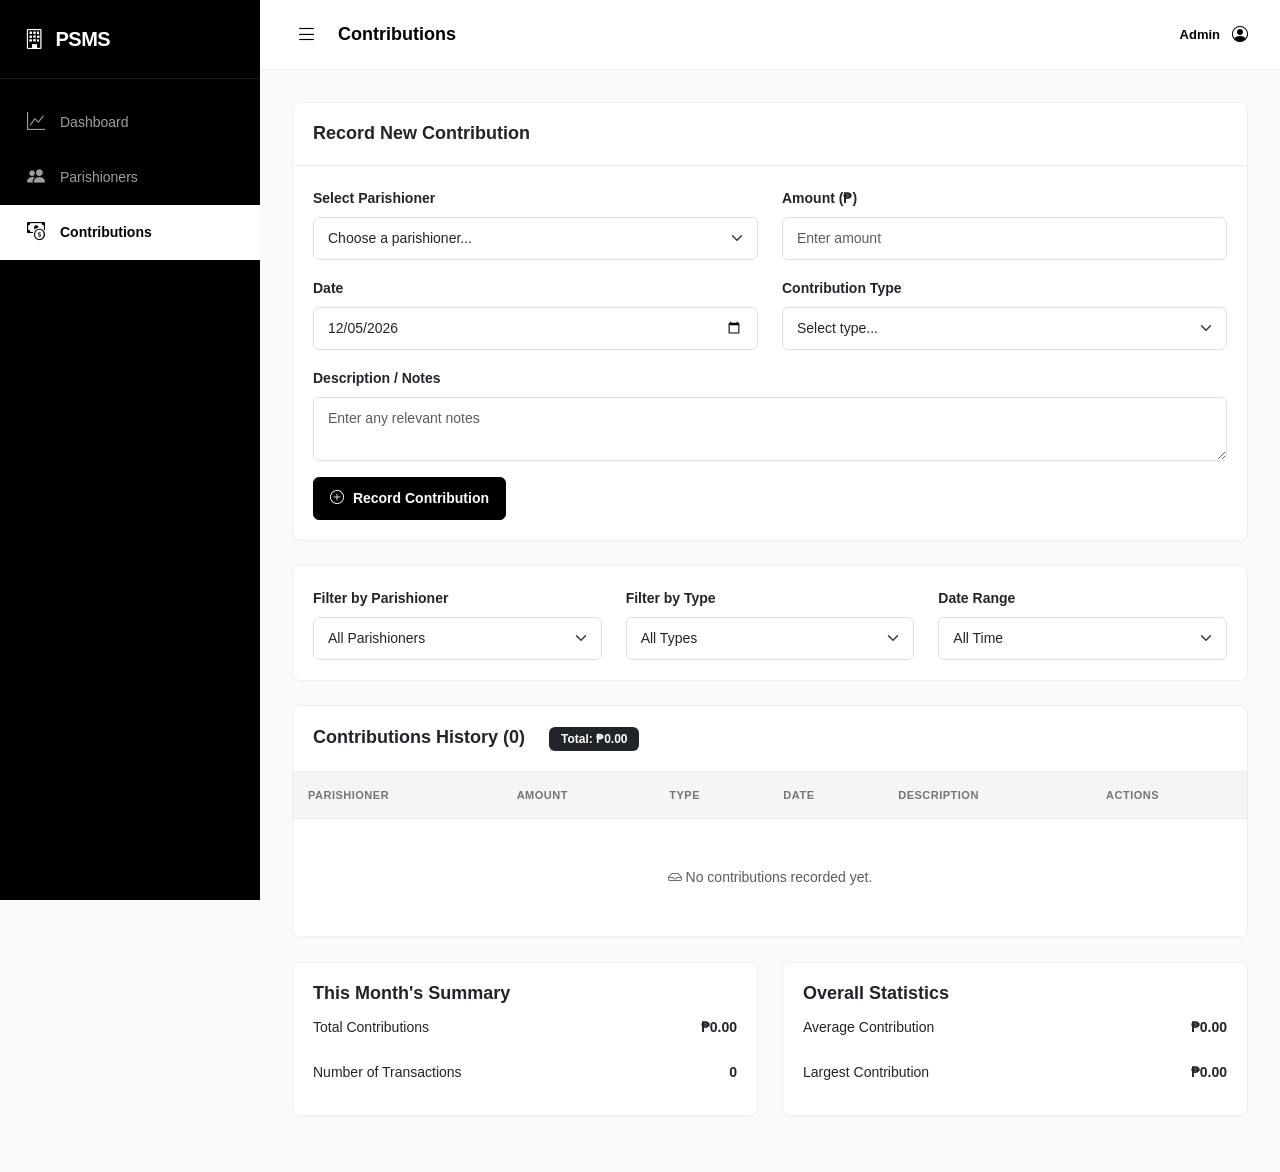
==== contributions.html @ 81a90689 "Initial commit: PSMS - Parish Stewardship Management System - Complete frontend implementation with " ====
<!DOCTYPE html>
<html lang="en">
<head>
    <meta charset="UTF-8">
    <meta name="viewport" content="width=device-width, initial-scale=1.0">
    <title>Parish Stewardship Management System - Contributions</title>
    <link href="https://cdn.jsdelivr.net/npm/bootstrap@5.3.0/dist/css/bootstrap.min.css" rel="stylesheet">
    <link rel="stylesheet" href="https://cdn.jsdelivr.net/npm/bootstrap-icons@1.11.0/font/bootstrap-icons.css">
    <link rel="stylesheet" href="assets/css/style.css">
</head>
<body>
    <div class="d-flex">
        <!-- Sidebar -->
        <aside id="sidebar" class="sidebar">
            <div class="sidebar-header">
                <a href="dashboard.html" class="sidebar-brand">
                    <i class="bi bi-building"></i>
                    <span>PSMS</span>
                </a>
            </div>
            <nav class="sidebar-nav">
                <a href="dashboard.html" class="nav-item">
                    <i class="bi bi-graph-up"></i>
                    <span>Dashboard</span>
                </a>
                <a href="parishioners.html" class="nav-item">
                    <i class="bi bi-people-fill"></i>
                    <span>Parishioners</span>
                </a>
                <a href="contributions.html" class="nav-item active">
                    <i class="bi bi-cash-coin"></i>
                    <span>Contributions</span>
                </a>
            </nav>
        </aside>

        <!-- Main Content -->
        <main class="main-content">
            <!-- Top Navigation Bar -->
            <nav class="topbar">
                <div class="topbar-left">
                    <button class="btn-toggle-sidebar" onclick="toggleSidebar()">
                        <i class="bi bi-list"></i>
                    </button>
                    <h1 class="page-title">Contributions</h1>
                </div>
                <div class="topbar-right">
                    <span class="user-name">Admin</span>
                    <i class="bi bi-person-circle"></i>
                </div>
            </nav>

            <!-- Page Content -->
            <div class="page-content">
                <!-- Record Contribution Section -->
                <div class="card mb-4">
                    <div class="card-header">
                        <h5 class="card-title">Record New Contribution</h5>
                    </div>
                    <div class="card-body">
                        <form id="contributionForm" onsubmit="addContribution(event)">
                            <div class="row mb-3">
                                <div class="col-md-6">
                                    <label for="contributionParishioner" class="form-label">Select Parishioner</label>
                                    <select class="form-select" id="contributionParishioner" required>
                                        <option value="">Choose a parishioner...</option>
                                    </select>
                                </div>
                                <div class="col-md-6">
                                    <label for="contributionAmount" class="form-label">Amount (₱)</label>
                                    <input type="number" class="form-control" id="contributionAmount" placeholder="Enter amount" min="0" step="0.01" required>
                                </div>
                            </div>
                            <div class="row mb-3">
                                <div class="col-md-6">
                                    <label for="contributionDate" class="form-label">Date</label>
                                    <input type="date" class="form-control" id="contributionDate" required>
                                </div>
                                <div class="col-md-6">
                                    <label for="contributionType" class="form-label">Contribution Type</label>
                                    <select class="form-select" id="contributionType" required>
                                        <option value="">Select type...</option>
                                        <option value="Sunday Offering">Sunday Offering</option>
                                        <option value="Monthly Pledge">Monthly Pledge</option>
                                        <option value="Special Project">Special Project</option>
                                        <option value="Charity/Donation">Charity/Donation</option>
                                        <option value="Other">Other</option>
                                    </select>
                                </div>
                            </div>
                            <div class="row mb-3">
                                <div class="col-md-12">
                                    <label for="contributionDescription" class="form-label">Description / Notes</label>
                                    <textarea class="form-control" id="contributionDescription" rows="2" placeholder="Enter any relevant notes"></textarea>
                                </div>
                            </div>
                            <button type="submit" class="btn btn-dark">
                                <i class="bi bi-plus-circle"></i> Record Contribution
                            </button>
                        </form>
                    </div>
                </div>

                <!-- Filter Section -->
                <div class="card mb-4">
                    <div class="card-body">
                        <div class="row">
                            <div class="col-md-4">
                                <label class="form-label">Filter by Parishioner</label>
                                <select class="form-select" id="filterParishioner" onchange="filterContributions()">
                                    <option value="">All Parishioners</option>
                                </select>
                            </div>
                            <div class="col-md-4">
                                <label class="form-label">Filter by Type</label>
                                <select class="form-select" id="filterType" onchange="filterContributions()">
                                    <option value="">All Types</option>
                                    <option value="Sunday Offering">Sunday Offering</option>
                                    <option value="Monthly Pledge">Monthly Pledge</option>
                                    <option value="Special Project">Special Project</option>
                                    <option value="Charity/Donation">Charity/Donation</option>
                                    <option value="Other">Other</option>
                                </select>
                            </div>
                            <div class="col-md-4">
                                <label class="form-label">Date Range</label>
                                <select class="form-select" id="dateRange" onchange="filterContributions()">
                                    <option value="">All Time</option>
                                    <option value="7days">Last 7 Days</option>
                                    <option value="30days">Last 30 Days</option>
                                    <option value="90days">Last 90 Days</option>
                                    <option value="1year">Last Year</option>
                                </select>
                            </div>
                        </div>
                    </div>
                </div>

                <!-- Contributions Table -->
                <div class="card">
                    <div class="card-header">
                        <div class="row align-items-center">
                            <div class="col">
                                <h5 class="card-title">Contributions History (<span id="contributionCount">0</span>)</h5>
                            </div>
                            <div class="col-auto">
                                <span class="badge bg-dark">Total: ₱<span id="totalAmount">0.00</span></span>
                            </div>
                        </div>
                    </div>
                    <div class="table-responsive">
                        <table class="table table-hover mb-0">
                            <thead>
                                <tr>
                                    <th>Parishioner</th>
                                    <th>Amount</th>
                                    <th>Type</th>
                                    <th>Date</th>
                                    <th>Description</th>
                                    <th>Actions</th>
                                </tr>
                            </thead>
                            <tbody id="contributionTableBody">
                                <tr>
                                    <td colspan="6" class="text-muted text-center py-5">
                                        <i class="bi bi-inbox"></i> No contributions recorded yet.
                                    </td>
                                </tr>
                            </tbody>
                        </table>
                    </div>
                </div>

                <!-- Summary Cards -->
                <div class="row mt-4">
                    <div class="col-md-6">
                        <div class="card">
                            <div class="card-body">
                                <h6 class="card-title">This Month's Summary</h6>
                                <div class="overview-item">
                                    <span>Total Contributions</span>
                                    <span class="fw-bold" id="monthTotal">₱0.00</span>
                                </div>
                                <div class="overview-item">
                                    <span>Number of Transactions</span>
                                    <span class="fw-bold" id="monthCount">0</span>
                                </div>
                            </div>
                        </div>
                    </div>
                    <div class="col-md-6">
                        <div class="card">
                            <div class="card-body">
                                <h6 class="card-title">Overall Statistics</h6>
                                <div class="overview-item">
                                    <span>Average Contribution</span>
                                    <span class="fw-bold" id="avgAmount">₱0.00</span>
                                </div>
                                <div class="overview-item">
                                    <span>Largest Contribution</span>
                                    <span class="fw-bold" id="maxAmount">₱0.00</span>
                                </div>
                            </div>
                        </div>
                    </div>
                </div>
            </div>
        </main>
    </div>

    <!-- Edit Contribution Modal -->
    <div class="modal fade" id="editContributionModal" tabindex="-1">
        <div class="modal-dialog">
            <div class="modal-content">
                <div class="modal-header">
                    <h5 class="modal-title">Edit Contribution</h5>
                    <button type="button" class="btn-close" data-bs-dismiss="modal"></button>
                </div>
                <div class="modal-body">
                    <form id="editContributionForm">
                        <input type="hidden" id="editContributionId">
                        <div class="mb-3">
                            <label for="editContAmount" class="form-label">Amount (₱)</label>
                            <input type="number" class="form-control" id="editContAmount" min="0" step="0.01" required>
                        </div>
                        <div class="mb-3">
                            <label for="editContDate" class="form-label">Date</label>
                            <input type="date" class="form-control" id="editContDate" required>
                        </div>
                        <div class="mb-3">
                            <label for="editContType" class="form-label">Contribution Type</label>
                            <select class="form-select" id="editContType" required>
                                <option value="Sunday Offering">Sunday Offering</option>
                                <option value="Monthly Pledge">Monthly Pledge</option>
                                <option value="Special Project">Special Project</option>
                                <option value="Charity/Donation">Charity/Donation</option>
                                <option value="Other">Other</option>
                            </select>
                        </div>
                        <div class="mb-3">
                            <label for="editContDescription" class="form-label">Description</label>
                            <textarea class="form-control" id="editContDescription" rows="2"></textarea>
                        </div>
                    </form>
                </div>
                <div class="modal-footer">
                    <button type="button" class="btn btn-secondary" data-bs-dismiss="modal">Cancel</button>
                    <button type="button" class="btn btn-dark" onclick="saveContribution()">Save Changes</button>
                </div>
            </div>
        </div>
    </div>

    <script src="https://cdn.jsdelivr.net/npm/bootstrap@5.3.0/dist/js/bootstrap.bundle.min.js"></script>
    <script src="assets/js/script.js"></script>
    <script>
        document.addEventListener('DOMContentLoaded', function() {
            initializeData();
            displayContributions();
            updateContributionParishionerSelect();
            updateContributionStats();
            
            // Set today's date as default
            const dateInput = document.getElementById('contributionDate');
            if (dateInput) {
                const today = new Date().toISOString().split('T')[0];
                dateInput.value = today;
            }
        });
    </script>
</body>
</html>
---- assets/css/style.css ----
/* ==================== Global Style Variables ==================== */
:root {
    --primary-black: #000000;
    --primary-white: #ffffff;
    --gray-50: #fafafa;
    --gray-100: #f5f5f5;
    --gray-200: #eeeeee;
    --gray-300: #e0e0e0;
    --gray-400: #bdbdbd;
    --gray-500: #9e9e9e;
    --gray-600: #757575;
    --gray-700: #616161;
    --gray-800: #212121;
    --sidebar-width: 260px;
    --sidebar-collapsed-width: 70px;
    --topbar-height: 70px;
    --transition: all 0.25s cubic-bezier(0.4, 0, 0.2, 1);
}

* {
    margin: 0;
    padding: 0;
    box-sizing: border-box;
}

body {
    font-family: 'Inter', -apple-system, BlinkMacSystemFont, 'Segoe UI', Roboto, sans-serif;
    background-color: var(--gray-50);
    color: var(--primary-black);
    overflow-x: hidden;
    line-height: 1.5;
}

/* ==================== Layout Structure ==================== */
.content-wrapper {
    display: flex;
    min-height: 100vh;
}

/* ==================== Sidebar Styles ==================== */
.sidebar {
    width: var(--sidebar-width);
    background-color: var(--primary-black);
    color: var(--primary-white);
    position: fixed;
    left: 0;
    top: 0;
    height: 100vh;
    overflow-y: auto;
    transition: var(--transition);
    z-index: 1000;
    display: flex;
    flex-direction: column;
}

.sidebar-header {
    background-color: var(--primary-black);
    display: flex;
    align-items: center;
    padding: 24px;
    border-bottom: 1px solid rgba(255, 255, 255, 0.1);
}

.sidebar-brand {
    font-size: 20px;
    font-weight: 800;
    color: var(--primary-white);
    text-decoration: none !important;
    letter-spacing: -0.5px;
    display: flex;
    align-items: center;
    gap: 12px;
}

.sidebar-brand:hover {
    color: var(--primary-white);
}

.sidebar-nav {
    padding: 16px 0;
    display: flex;
    flex-direction: column;
    flex: 1;
}

.nav-item {
    display: flex;
    align-items: center;
    padding: 14px 24px !important;
    color: var(--gray-500) !important;
    text-decoration: none !important;
    transition: var(--transition);
    font-size: 14px;
    font-weight: 500;
    gap: 12px;
}

.nav-item i {
    font-size: 18px;
    width: 24px;
    text-align: center;
    color: inherit;
}

.nav-item:hover {
    color: var(--primary-white) !important;
    background-color: rgba(255, 255, 255, 0.05) !important;
}

.nav-item.active {
    background-color: var(--primary-white) !important;
    color: var(--primary-black) !important;
    font-weight: 600;
}

.nav-item.active i {
    color: var(--primary-black) !important;
}

/* Sidebar Collapse States */
.sidebar.collapsed {
    width: var(--sidebar-collapsed-width);
}

.sidebar.collapsed .sidebar-brand span,
.sidebar.collapsed .nav-item span {
    display: none;
}

.sidebar.collapsed .sidebar-header {
    justify-content: center;
    padding: 24px 0;
}

.sidebar.collapsed .nav-item {
    justify-content: center;
    padding: 14px 0 !important;
}

.sidebar.collapsed .nav-item i {
    margin: 0;
}

/* ==================== Main Content Area ==================== */
.main-content {
    margin-left: var(--sidebar-width);
    width: calc(100% - var(--sidebar-width));
    transition: var(--transition);
    display: flex;
    flex-direction: column;
    min-height: 100vh;
    flex-grow: 1;
}

.main-content.expanded {
    margin-left: var(--sidebar-collapsed-width);
    width: calc(100% - var(--sidebar-collapsed-width));
}

/* ==================== Topbar Styles ==================== */
.topbar {
    background-color: var(--primary-white);
    height: var(--topbar-height);
    padding: 0 32px;
    display: flex;
    justify-content: space-between;
    align-items: center;
    border-bottom: 1px solid var(--gray-200);
    position: sticky;
    top: 0;
    z-index: 100;
}

.topbar-left {
    display: flex;
    align-items: center;
    gap: 16px;
}

.btn-toggle-sidebar {
    background: none;
    border: none;
    font-size: 22px;
    cursor: pointer;
    color: var(--primary-black);
    padding: 4px;
    display: flex;
    align-items: center;
    justify-content: center;
    transition: var(--transition);
}

.btn-toggle-sidebar:hover {
    opacity: 0.6;
}

.page-title {
    font-size: 18px;
    font-weight: 700;
    color: var(--primary-black);
    margin: 0;
}

.topbar-right {
    display: flex;
    align-items: center;
    gap: 12px;
}

.user-name {
    font-size: 13px;
    font-weight: 600;
    color: var(--primary-black);
}

/* ==================== Page Content ==================== */
.page-content {
    padding: 32px;
    flex: 1;
}

/* ==================== Stat Cards ==================== */
.stat-card {
    background-color: var(--primary-white) !important;
    border: 1px solid var(--gray-200) !important;
    border-radius: 8px !important;
    padding: 24px;
    display: flex;
    align-items: center;
    gap: 20px;
    height: 100%;
    transition: var(--transition);
    box-shadow: none !important;
}

.stat-card:hover {
    border-color: var(--primary-black) !important;
    transform: translateY(-2px);
    box-shadow: 0 10px 20px rgba(0,0,0,0.02) !important;
}

.stat-icon {
    width: 48px;
    height: 48px;
    background-color: var(--primary-black) !important;
    color: var(--primary-white) !important;
    border-radius: 6px !important;
    display: flex;
    align-items: center;
    justify-content: center;
    font-size: 20px;
    flex-shrink: 0;
}

.stat-info h6 {
    font-size: 11px;
    font-weight: 700;
    color: var(--gray-500);
    margin: 0 0 4px 0;
    text-transform: uppercase;
    letter-spacing: 0.5px;
}

.stat-info h2 {
    font-size: 22px;
    font-weight: 800;
    color: var(--primary-black);
    margin: 0;
}

/* ==================== Card Components ==================== */
.card {
    background-color: var(--primary-white) !important;
    border: 1px solid var(--gray-200) !important;
    border-radius: 8px !important;
    overflow: hidden;
    margin-bottom: 24px;
    box-shadow: none !important;
}

.card-header {
    background-color: var(--primary-white) !important;
    border-bottom: 1px solid var(--gray-200) !important;
    padding: 16px 24px;
    display: flex;
    justify-content: space-between;
    align-items: center;
}

.card-title {
    font-size: 15px;
    font-weight: 700;
    color: var(--primary-black);
    margin: 0;
}

.card-body {
    padding: 24px;
}

/* ==================== Table Styles ==================== */
.table {
    width: 100%;
}

.table thead th {
    background-color: var(--gray-100) !important;
    border-bottom: 1px solid var(--gray-200) !important;
    color: var(--gray-600) !important;
    font-weight: 600;
    padding: 12px 24px;
    text-transform: uppercase;
    font-size: 11px;
    letter-spacing: 0.5px;
}

.table tbody td {
    padding: 16px 24px;
    vertical-align: middle;
    border-bottom: 1px solid var(--gray-100) !important;
}

/* ==================== Buttons & Forms ==================== */
.btn-dark {
    background-color: var(--primary-black) !important;
    border: 1px solid var(--primary-black) !important;
    color: var(--primary-white) !important;
    padding: 10px 20px;
    font-size: 14px;
    font-weight: 600;
    border-radius: 6px !important;
    transition: var(--transition);
}

.btn-dark:hover {
    background-color: var(--gray-800) !important;
    opacity: 0.9;
}

.form-label {
    font-size: 13px;
    font-weight: 600;
    color: var(--primary-black);
    margin-bottom: 8px;
}

.form-control, .form-select {
    border: 1px solid var(--gray-300) !important;
    border-radius: 6px !important;
    padding: 10px 14px !important;
    font-size: 14px !important;
}

.form-control:focus, .form-select:focus {
    border-color: var(--primary-black) !important;
    box-shadow: none !important;
}

@media (max-width: 992px) {
    .sidebar { width: var(--sidebar-collapsed-width); }
    .sidebar .sidebar-brand span, .sidebar .nav-item span { display: none; }
    .main-content { margin-left: var(--sidebar-collapsed-width); width: calc(100% - var(--sidebar-collapsed-width)); }
}

    border: 1px solid var(--border-color);
    border-radius: 8px;
    box-shadow: 0 1px 3px rgba(0, 0, 0, 0.05);
    transition: var(--transition);
}

.card:hover {
    box-shadow: 0 2px 8px rgba(0, 0, 0, 0.1);
}

.card-header {
    background-color: var(--bg-light);
    border-bottom: 1px solid var(--border-color);
    padding: 20px;
}

.card-title {
    font-size: 18px;
    font-weight: 600;
    color: var(--primary-dark);
    margin: 0;
}

.card-body {
    padding: 20px;
}

/* ==================== Stat Cards ==================== */
.stat-card {
    background-color: var(--primary-light);
    border: 1px solid var(--border-color);
    border-radius: 8px;
    padding: 25px;
    display: flex;
    align-items: center;
    gap: 20px;
    transition: var(--transition);
    height: 100%;
}

.stat-card:hover {
    box-shadow: 0 4px 12px rgba(0, 0, 0, 0.1);
    transform: translateY(-2px);
}

.stat-icon {
    width: 60px;
    height: 60px;
    background-color: var(--primary-dark);
    color: var(--primary-light);
    border-radius: 8px;
    display: flex;
    align-items: center;
    justify-content: center;
    font-size: 28px;
    flex-shrink: 0;
}

.stat-info h6 {
    font-size: 12px;
    font-weight: 600;
    color: var(--text-light);
    margin: 0 0 8px 0;
    text-transform: uppercase;
    letter-spacing: 0.5px;
}

.stat-info h2 {
    font-size: 28px;
    font-weight: 700;
    color: var(--primary-dark);
    margin: 0;
}

/* ==================== Form Styles ==================== */
.form-label {
    font-size: 14px;
    font-weight: 600;
    color: var(--text-dark);
    margin-bottom: 8px;
}

.form-control,
.form-select {
    border: 1px solid var(--border-color);
    border-radius: 6px;
    font-size: 14px;
    padding: 10px 12px;
    transition: var(--transition);
}

.form-control:focus,
.form-select:focus {
    border-color: var(--primary-dark);
    box-shadow: 0 0 0 0.2rem rgba(26, 26, 26, 0.1);
}

.input-group-text {
    background-color: var(--primary-light);
    border: 1px solid var(--border-color);
    color: var(--text-light);
}

/* ==================== Button Styles ==================== */
.btn {
    border-radius: 6px;
    font-weight: 600;
    font-size: 14px;
    padding: 10px 16px;
    transition: var(--transition);
    border: 1px solid var(--border-color);
}

.btn-dark {
    background-color: var(--primary-dark);
    color: var(--primary-light);
    border-color: var(--primary-dark);
}

.btn-dark:hover {
    background-color: #0d0d0d;
    border-color: #0d0d0d;
    color: var(--primary-light);
}

.btn-dark:active,
.btn-dark:focus {
    background-color: #000000;
    border-color: #000000;
    box-shadow: 0 0 0 0.25rem rgba(26, 26, 26, 0.5);
}

.btn-secondary {
    background-color: #6c757d;
    border-color: #6c757d;
}

.btn-secondary:hover {
    background-color: #5a6268;
    border-color: #5a6268;
}

.btn-sm {
    padding: 6px 12px;
    font-size: 12px;
}

.btn i {
    margin-right: 5px;
}

/* ==================== Table Styles ==================== */
.table {
    font-size: 14px;
    border-collapse: collapse;
}

.table thead {
    background-color: var(--bg-light);
}

.table thead th {
    border: none;
    border-bottom: 2px solid var(--border-color);
    font-weight: 600;
    color: var(--text-dark);
    padding: 15px;
    text-align: left;
}

.table tbody td {
    border-bottom: 1px solid var(--border-color);
    padding: 15px;
    vertical-align: middle;
}

.table tbody tr:hover {
    background-color: var(--bg-light);
}

.table-responsive {
    border-radius: 0 0 8px 8px;
}

/* ==================== Modal Styles ==================== */
.modal-header {
    border-bottom: 1px solid var(--border-color);
    background-color: var(--bg-light);
}

.modal-title {
    font-size: 18px;
    font-weight: 600;
    color: var(--primary-dark);
}

.btn-close {
    opacity: 0.5;
}

.btn-close:hover {
    opacity: 1;
}

/* ==================== Badge Styles ==================== */
.badge {
    font-size: 12px;
    font-weight: 600;
    padding: 6px 12px;
}

/* ==================== Utility Styles ==================== */
.activities-list {
    max-height: 400px;
    overflow-y: auto;
}

.activity-item {
    padding: 12px 0;
    border-bottom: 1px solid var(--border-color);
    display: flex;
    justify-content: space-between;
    align-items: center;
    font-size: 13px;
}

.activity-item:last-child {
    border-bottom: none;
}

.activity-text {
    color: var(--text-dark);
    font-weight: 500;
}

.activity-time {
    color: var(--text-light);
    font-size: 12px;
}

.overview-item {
    display: flex;
    justify-content: space-between;
    padding: 12px 0;
    border-bottom: 1px solid var(--border-color);
    font-size: 14px;
}

.overview-item:last-child {
    border-bottom: none;
}

.overview-item span:first-child {
    color: var(--text-light);
}

/* ==================== Responsive Design ==================== */
@media (max-width: 768px) {
    :root {
        --sidebar-width: 70px;
    }

    .main-content {
        margin-left: var(--sidebar-width);
        width: calc(100% - var(--sidebar-width));
    }

    .sidebar-header span,
    .nav-item span {
        display: none;
    }

    .sidebar-header {
        justify-content: center;
    }

    .nav-item {
        justify-content: center;
        padding: 15px;
    }

    .page-content {
        padding: 20px;
    }

    .topbar {
        padding: 0 15px;
    }

    .page-title {
        font-size: 18px;
    }

    .stat-card {
        flex-direction: column;
        text-align: center;
    }

    .stat-icon {
        width: 50px;
        height: 50px;
        font-size: 24px;
    }

    .table {
        font-size: 12px;
    }

    .table thead th,
    .table tbody td {
        padding: 10px;
    }
}

@media (max-width: 576px) {
    .page-content {
        padding: 15px;
    }

    .card-body {
        padding: 15px;
    }

    .form-control,
    .form-select {
        font-size: 12px;
    }

    .btn {
        font-size: 12px;
        padding: 8px 12px;
    }

    .topbar {
        flex-wrap: wrap;
        gap: 10px;
    }

    .topbar-left,
    .topbar-right {
        width: 100%;
        justify-content: space-between;
    }

    .row > div {
        margin-bottom: 15px !important;
    }
}

/* ==================== Scrollbar Styles ==================== */
::-webkit-scrollbar {
    width: 8px;
    height: 8px;
}

::-webkit-scrollbar-track {
    background: var(--bg-light);
}

::-webkit-scrollbar-thumb {
    background: #cccccc;
    border-radius: 4px;
}

::-webkit-scrollbar-thumb:hover {
    background: #999999;
}

/* ==================== Print Styles ==================== */
@media print {
    .sidebar,
    .topbar,
    .btn-toggle-sidebar,
    .btn {
        display: none;
    }

    .main-content {
        margin-left: 0;
        width: 100%;
    }
}
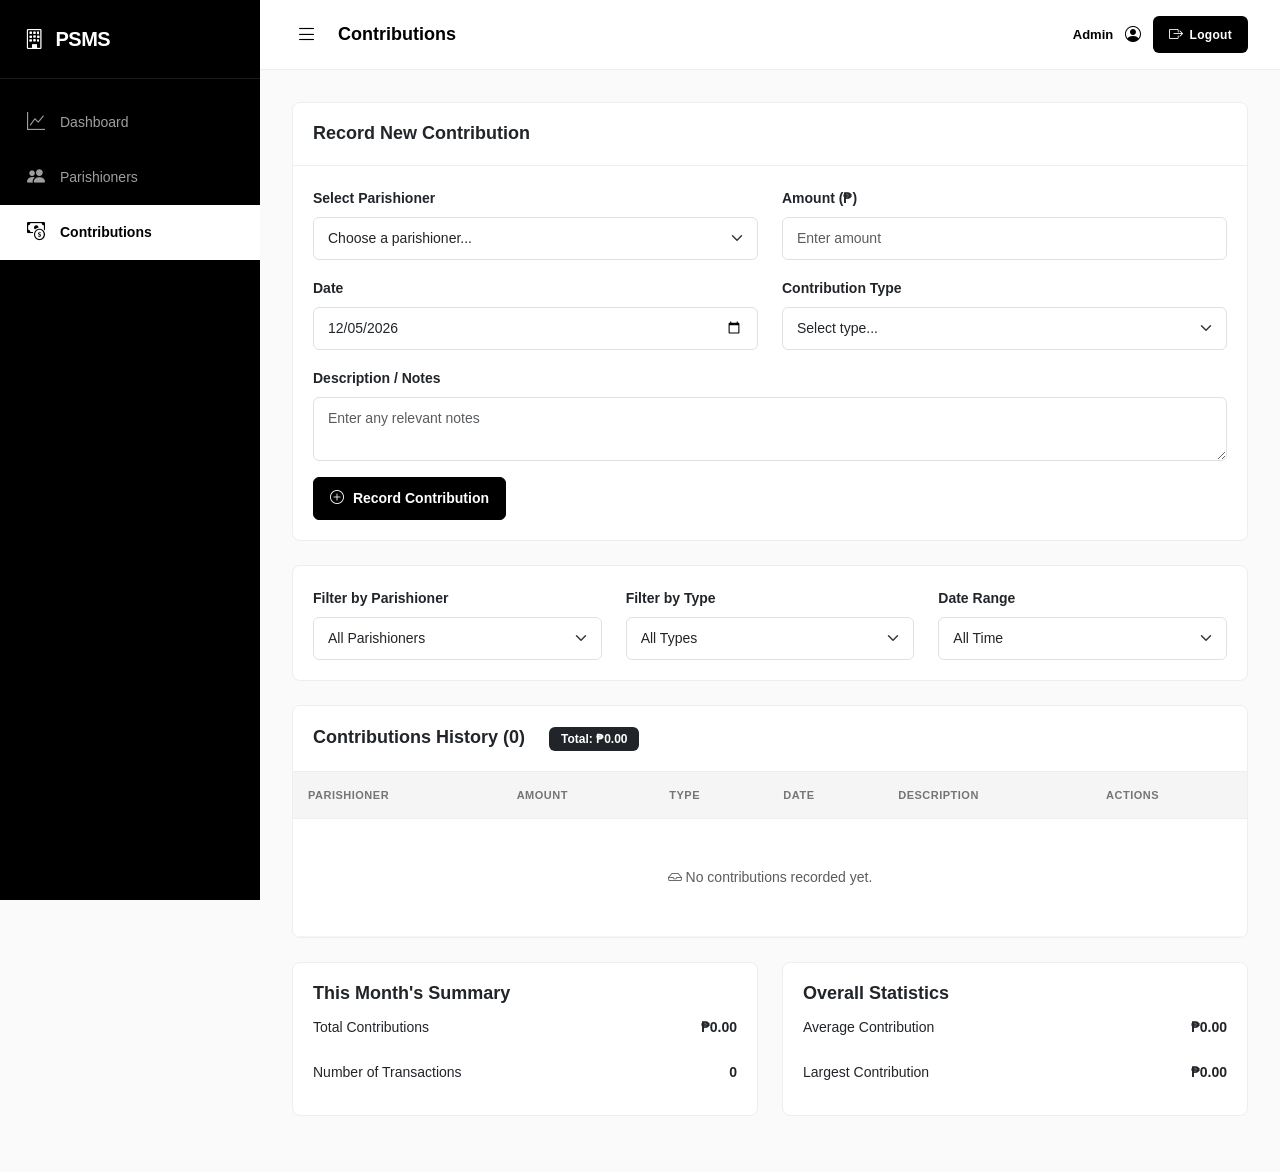
==== commit dcfb72b1: "Add logout button to admin dashboard, parishioners, and contributions pages - Added logout button wi" ====
--- a/contributions.html
+++ b/contributions.html
@@ -47,6 +47,10 @@
                 <div class="topbar-right">
                     <span class="user-name">Admin</span>
                     <i class="bi bi-person-circle"></i>
+                    <button class="btn-logout" onclick="handleLogout()" title="Logout">
+                        <i class="bi bi-box-arrow-right"></i>
+                        <span>Logout</span>
+                    </button>
                 </div>
             </nav>
 
--- a/assets/css/style.css
+++ b/assets/css/style.css
@@ -213,6 +213,36 @@
     color: var(--primary-black);
 }
 
+.btn-logout {
+    background-color: var(--primary-black);
+    color: var(--primary-white);
+    border: none;
+    border-radius: 6px;
+    padding: 8px 16px;
+    font-size: 12px;
+    font-weight: 600;
+    cursor: pointer;
+    display: flex;
+    align-items: center;
+    gap: 6px;
+    transition: var(--transition);
+    letter-spacing: 0.3px;
+}
+
+.btn-logout:hover {
+    background-color: var(--gray-800);
+    transform: translateY(-1px);
+    box-shadow: 0 4px 12px rgba(0, 0, 0, 0.15);
+}
+
+.btn-logout:active {
+    transform: translateY(0);
+}
+
+.btn-logout i {
+    font-size: 14px;
+}
+
 /* ==================== Page Content ==================== */
 .page-content {
     padding: 32px;
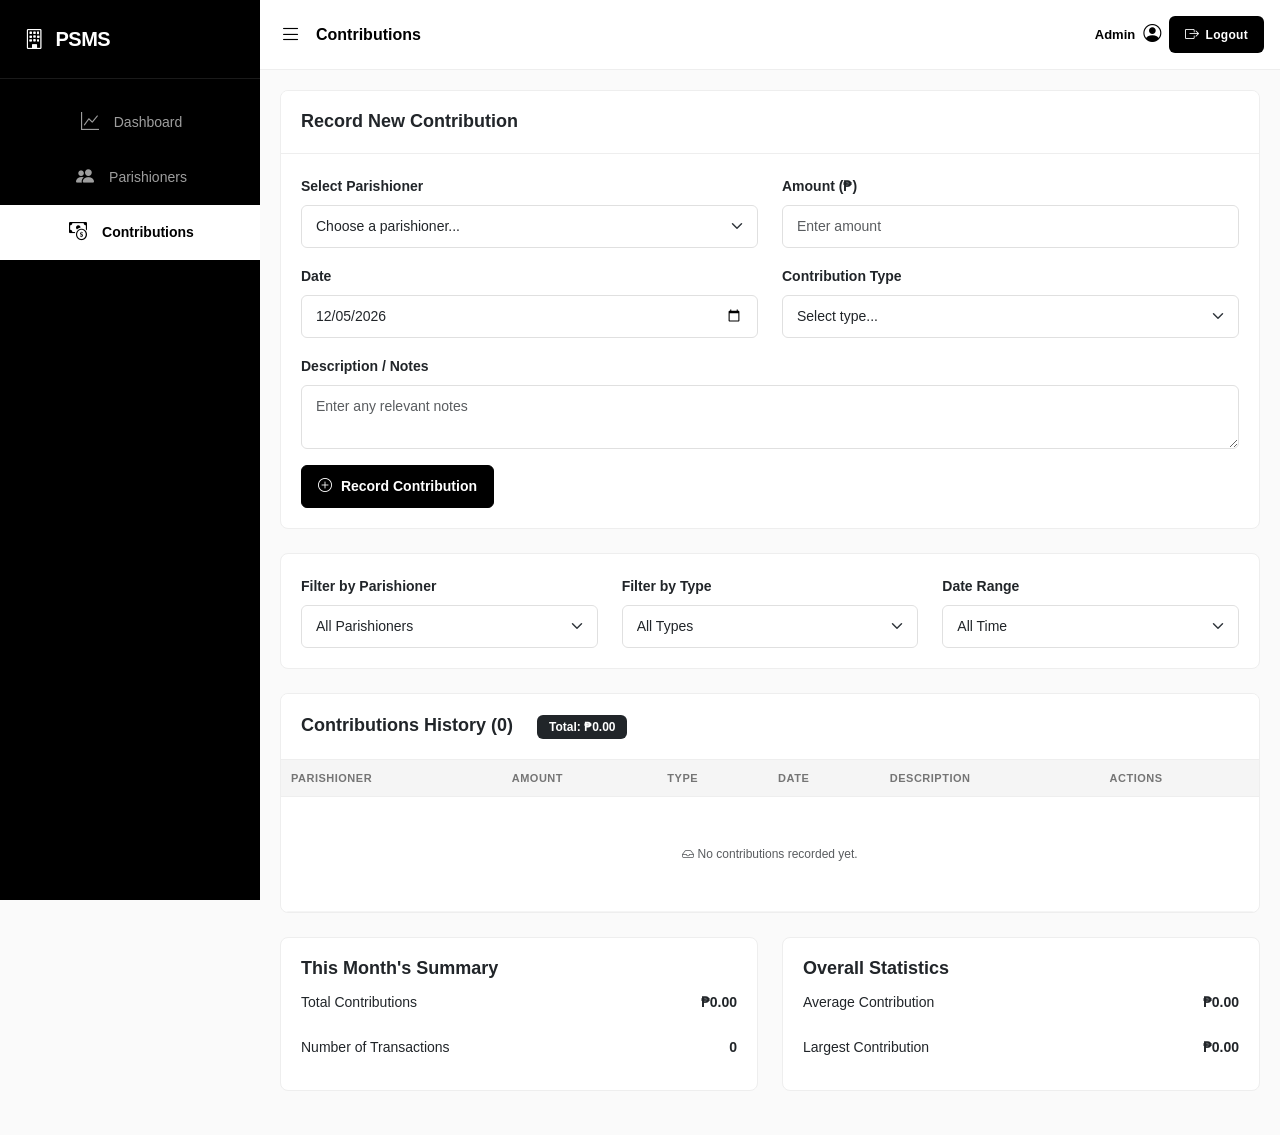
==== commit c4379f69: "push Co-authored-by: Copilot <copilot@github.com>" ====
--- a/contributions.html
+++ b/contributions.html
@@ -33,6 +33,9 @@
                 </a>
             </nav>
         </aside>
+
+        <!-- Mobile Sidebar Overlay -->
+        <div id="sidebarOverlay" class="sidebar-overlay" onclick="closeSidebar()"></div>
 
         <!-- Main Content -->
         <main class="main-content">
--- a/assets/css/style.css
+++ b/assets/css/style.css
@@ -141,6 +141,39 @@
     margin: 0;
 }
 
+/* ==================== Mobile Sidebar Styles ==================== */
+.sidebar-overlay {
+    display: none;
+    position: fixed;
+    top: 0;
+    left: 0;
+    right: 0;
+    bottom: 0;
+    background-color: rgba(0, 0, 0, 0.5);
+    z-index: 999;
+    opacity: 0;
+    transition: opacity 0.3s ease;
+    pointer-events: none;
+}
+
+.sidebar-overlay.active {
+    display: block;
+    opacity: 1;
+    pointer-events: auto;
+}
+
+/* Mobile sidebar positioning */
+@media (max-width: 768px) {
+    .sidebar {
+        transform: translateX(-100%);
+        transition: transform 0.3s ease, width var(--transition);
+    }
+    
+    .sidebar.mobile-open {
+        transform: translateX(0);
+    }
+}
+
 /* ==================== Main Content Area ==================== */
 .main-content {
     margin-left: var(--sidebar-width);
@@ -169,6 +202,7 @@
     position: sticky;
     top: 0;
     z-index: 100;
+    gap: 16px;
 }
 
 .topbar-left {
@@ -205,12 +239,22 @@
     display: flex;
     align-items: center;
     gap: 12px;
+    white-space: nowrap;
+    flex-shrink: 0;
 }
 
 .user-name {
     font-size: 13px;
     font-weight: 600;
     color: var(--primary-black);
+    display: flex;
+    align-items: center;
+    gap: 8px;
+}
+
+.topbar-right i:not(.btn-logout i) {
+    font-size: 18px;
+    flex-shrink: 0;
 }
 
 .btn-logout {
@@ -227,6 +271,8 @@
     gap: 6px;
     transition: var(--transition);
     letter-spacing: 0.3px;
+    white-space: nowrap;
+    flex-shrink: 0;
 }
 
 .btn-logout:hover {
@@ -651,21 +697,32 @@
 /* ==================== Responsive Design ==================== */
 @media (max-width: 768px) {
     :root {
-        --sidebar-width: 70px;
+        --sidebar-width: 260px;
+        --topbar-height: 65px;
     }
 
     .main-content {
-        margin-left: var(--sidebar-width);
-        width: calc(100% - var(--sidebar-width));
+        margin-left: 0;
+        width: 100%;
+    }
+
+    .sidebar {
+        width: var(--sidebar-width);
+        transform: translateX(-100%);
+    }
+    
+    .sidebar.mobile-open {
+        transform: translateX(0);
     }
 
     .sidebar-header span,
     .nav-item span {
-        display: none;
+        display: block;
     }
 
     .sidebar-header {
-        justify-content: center;
+        justify-content: flex-start;
+    }
     }
 
     .nav-item {
@@ -678,11 +735,25 @@
     }
 
     .topbar {
-        padding: 0 15px;
-    }
-
+        padding: 0 16px;
+        gap: 12px;
+    }
+    
+    .topbar-left {
+        gap: 10px;
+        flex: 1;
+        min-width: 0;
+    }
+    
+    .topbar-right {
+        gap: 8px;
+    }
+    
     .page-title {
-        font-size: 18px;
+        font-size: 16px;
+        white-space: nowrap;
+        overflow: hidden;
+        text-overflow: ellipsis;
     }
 
     .stat-card {
@@ -706,6 +777,49 @@
     }
 }
 
+@media (max-width: 640px) {
+    .topbar {
+        padding: 0 12px;
+        height: 60px;
+        gap: 8px;
+    }
+    
+    .topbar-left {
+        gap: 8px;
+        flex: 1;
+        min-width: 0;
+    }
+    
+    .btn-toggle-sidebar {
+        font-size: 20px;
+        padding: 2px;
+    }
+    
+    .page-title {
+        font-size: 14px;
+        white-space: nowrap;
+        overflow: hidden;
+        text-overflow: ellipsis;
+    }
+    
+    .topbar-right {
+        gap: 6px;
+    }
+    
+    .user-name {
+        display: none;
+    }
+    
+    .btn-logout span {
+        display: none;
+    }
+    
+    .btn-logout {
+        padding: 8px 10px;
+        gap: 0;
+    }
+}
+
 @media (max-width: 576px) {
     .page-content {
         padding: 15px;
@@ -723,17 +837,6 @@
     .btn {
         font-size: 12px;
         padding: 8px 12px;
-    }
-
-    .topbar {
-        flex-wrap: wrap;
-        gap: 10px;
-    }
-
-    .topbar-left,
-    .topbar-right {
-        width: 100%;
-        justify-content: space-between;
     }
 
     .row > div {
